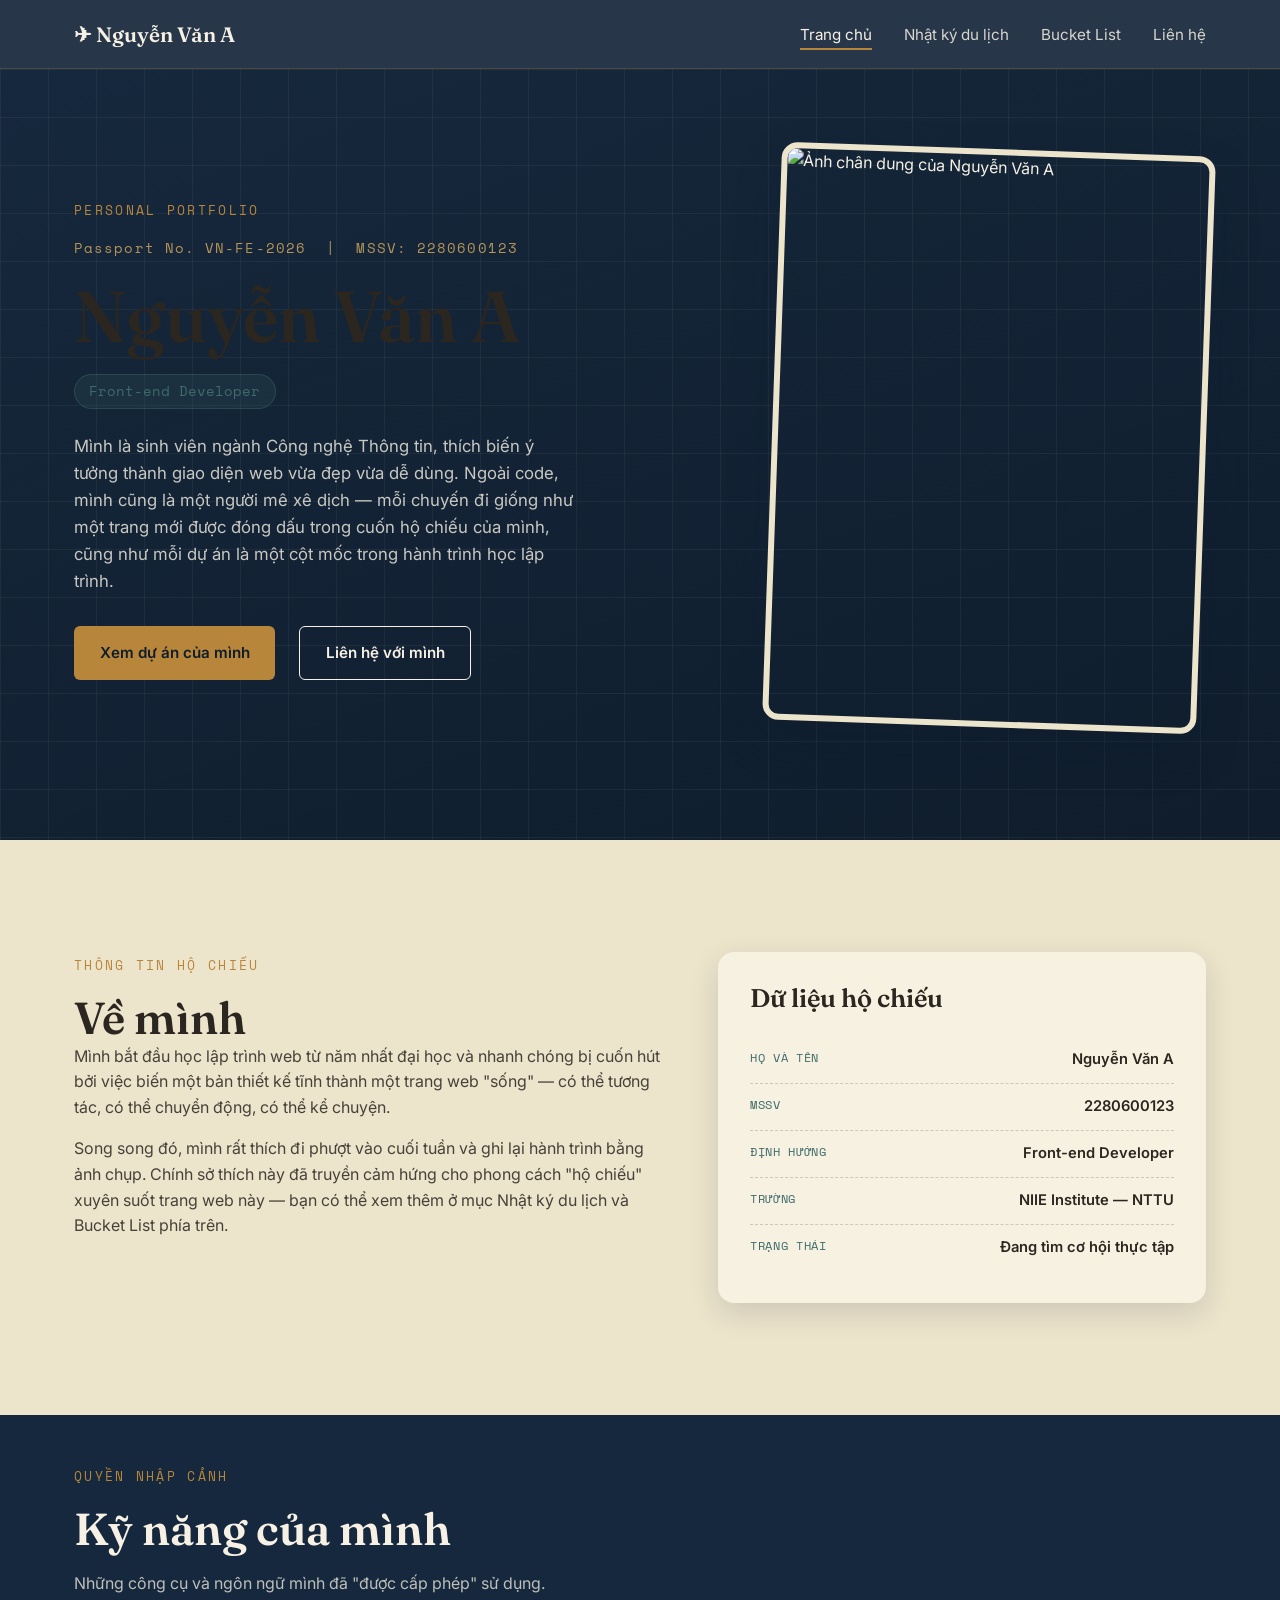
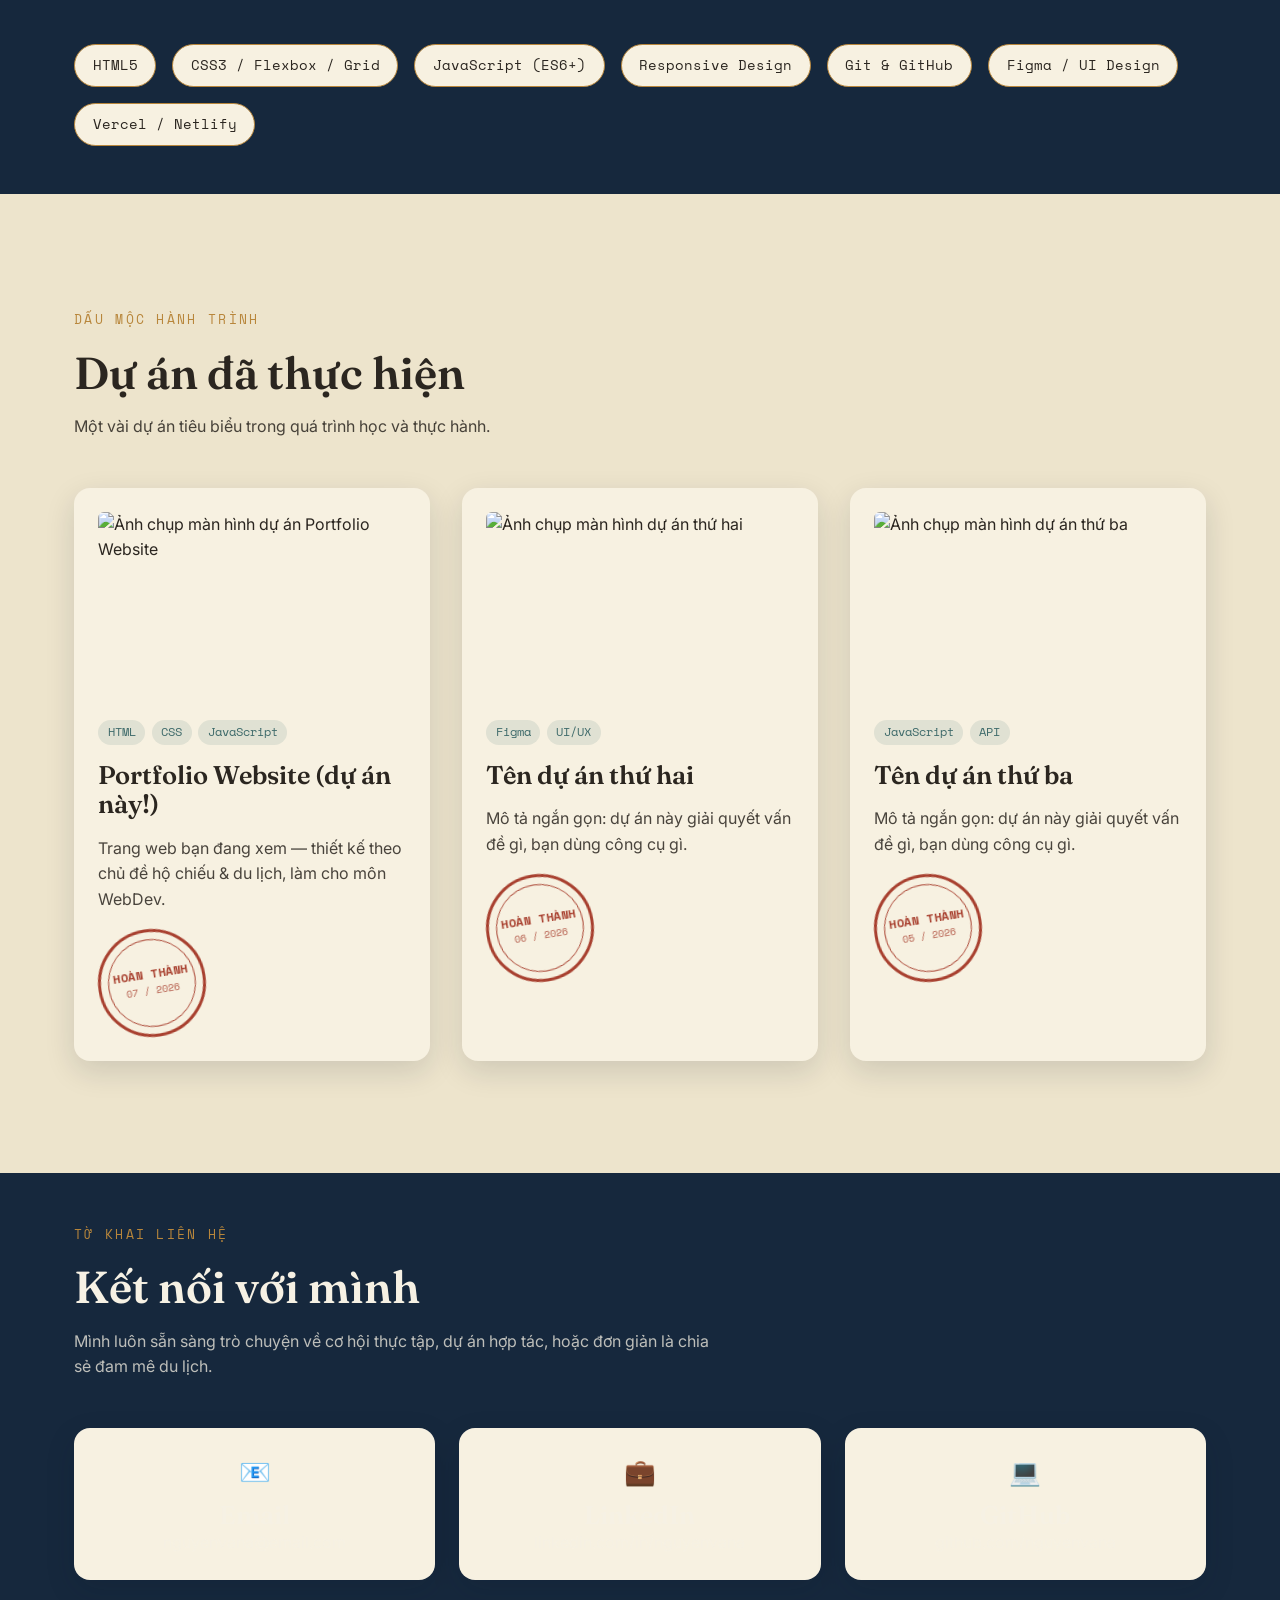
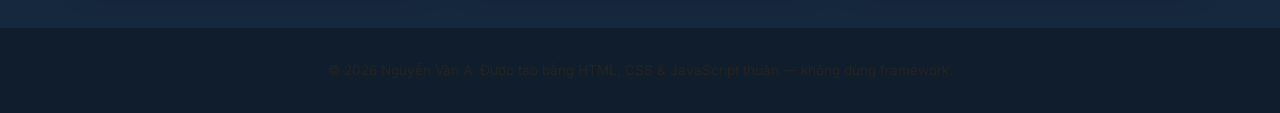
==== index.html @ 7300ffcb "Initial commit: cau truc project WebDev" ====
<!DOCTYPE html>
<html lang="vi">
<head>
  <meta charset="UTF-8" />
  <meta name="viewport" content="width=device-width, initial-scale=1.0" />
  <title>Nguyễn Văn A — Front-end Developer Portfolio</title>
  <meta name="description" content="Portfolio cá nhân của Nguyễn Văn A - Front-end Developer, lấy cảm hứng từ hộ chiếu và những chuyến đi." />

  <!-- Google Fonts: Fraunces (tiêu đề) + Inter (nội dung) + Space Mono (toạ độ/số liệu) -->
  <link rel="preconnect" href="https://fonts.googleapis.com" />
  <link rel="preconnect" href="https://fonts.gstatic.com" crossorigin />
  <link href="https://fonts.googleapis.com/css2?family=Fraunces:ital,wght@0,400;0,500;0,600;0,700;1,500&family=Inter:wght@400;500;600;700&family=Space+Mono:wght@400;700&display=swap" rel="stylesheet" />

  <!-- File CSS dùng chung cho cả 3 trang -->
  <link rel="stylesheet" href="css/style.css" />
</head>
<body>

  <!-- ============ HEADER / ĐIỀU HƯỚNG ============ -->
  <header class="site-header">
    <nav class="nav container">
      <a href="index.html" class="nav__brand">✈ Nguyễn Văn A</a>

      <!-- Nút hamburger, chỉ hiện trên mobile (xem CSS @media 768px) -->
      <button class="nav__toggle" aria-label="Mở menu điều hướng" aria-expanded="false">
        <span></span><span></span><span></span>
      </button>

      <ul class="nav__links">
        <li><a href="index.html" class="active">Trang chủ</a></li>
        <li><a href="travel-diary.html">Nhật ký du lịch</a></li>
        <li><a href="bucket-list.html">Bucket List</a></li>
        <li><a href="#contact">Liên hệ</a></li>
      </ul>
    </nav>
  </header>

  <main>
    <!-- ============ HERO — "TRANG BÌA HỘ CHIẾU" ============ -->
    <section class="hero">
      <div class="container">
        <div class="hero-text">
          <span class="eyebrow">Personal Portfolio</span>
          <p class="passport-id">Passport No. VN-FE-2026 &nbsp;|&nbsp; MSSV: 2280600123</p>
          <h1>Nguyễn Văn A</h1>
          <span class="role">Front-end Developer</span>
          <p class="lead">
            Mình là sinh viên ngành Công nghệ Thông tin, thích biến ý tưởng thành
            giao diện web vừa đẹp vừa dễ dùng. Ngoài code, mình cũng là một người
            mê xê dịch — mỗi chuyến đi giống như một trang mới được đóng dấu
            trong cuốn hộ chiếu của mình, cũng như mỗi dự án là một cột mốc
            trong hành trình học lập trình.
          </p>
          <div class="hero-actions">
            <a href="#projects" class="btn btn--primary">Xem dự án của mình</a>
            <a href="#contact" class="btn btn--outline">Liên hệ với mình</a>
          </div>
        </div>

        <!-- TODO: thay ảnh dưới đây bằng ảnh chân dung thật của bạn -->
        <div class="hero-photo-frame">
          <img src="https://picsum.photos/seed/profile01/500/650" alt="Ảnh chân dung của Nguyễn Văn A" />
        </div>
      </div>
    </section>

    <!-- ============ ABOUT — "THÔNG TIN HỘ CHIẾU" ============ -->
    <section class="section" id="about">
      <div class="container about-grid">
        <div class="reveal">
          <span class="eyebrow">Thông tin hộ chiếu</span>
          <h2>Về mình</h2>
          <p>
            Mình bắt đầu học lập trình web từ năm nhất đại học và nhanh chóng
            bị cuốn hút bởi việc biến một bản thiết kế tĩnh thành một trang web
            "sống" — có thể tương tác, có thể chuyển động, có thể kể chuyện.
          </p>
          <p>
            Song song đó, mình rất thích đi phượt vào cuối tuần và ghi lại
            hành trình bằng ảnh chụp. Chính sở thích này đã truyền cảm hứng
            cho phong cách "hộ chiếu" xuyên suốt trang web này — bạn có thể
            xem thêm ở mục Nhật ký du lịch và Bucket List phía trên.
          </p>
        </div>

        <div class="card passport-data reveal">
          <h3>Dữ liệu hộ chiếu</h3>
          <div class="data-row">
            <dt>Họ và tên</dt>
            <dd>Nguyễn Văn A</dd>
          </div>
          <div class="data-row">
            <dt>MSSV</dt>
            <dd>2280600123</dd>
          </div>
          <div class="data-row">
            <dt>Định hướng</dt>
            <dd>Front-end Developer</dd>
          </div>
          <div class="data-row">
            <dt>Trường</dt>
            <dd>NIIE Institute — NTTU</dd>
          </div>
          <div class="data-row">
            <dt>Trạng thái</dt>
            <dd>Đang tìm cơ hội thực tập</dd>
          </div>
        </div>
      </div>
    </section>

    <!-- ============ SKILLS — "QUYỀN NHẬP CẢNH" ============ -->
    <section class="section section--tight bg-navy" id="skills">
      <div class="container">
        <div class="section-head reveal">
          <span class="eyebrow">Quyền nhập cảnh</span>
          <h2>Kỹ năng của mình</h2>
          <p>Những công cụ và ngôn ngữ mình đã "được cấp phép" sử dụng.</p>
        </div>
        <div class="skills-grid reveal">
          <span class="skill-tag">HTML5</span>
          <span class="skill-tag">CSS3 / Flexbox / Grid</span>
          <span class="skill-tag">JavaScript (ES6+)</span>
          <span class="skill-tag">Responsive Design</span>
          <span class="skill-tag">Git &amp; GitHub</span>
          <span class="skill-tag">Figma / UI Design</span>
          <span class="skill-tag">Vercel / Netlify</span>
        </div>
      </div>
    </section>

    <!-- ============ PROJECTS — "CÁC DẤU MỘC HÀNH TRÌNH" ============ -->
    <section class="section" id="projects">
      <div class="container">
        <div class="section-head reveal">
          <span class="eyebrow">Dấu mộc hành trình</span>
          <h2>Dự án đã thực hiện</h2>
          <p>Một vài dự án tiêu biểu trong quá trình học và thực hành.</p>
        </div>

        <div class="projects-grid">
          <!-- Dự án 1 -->
          <article class="card project-card reveal">
            <div class="project-image">
              <img src="https://picsum.photos/seed/project01/600/400" alt="Ảnh chụp màn hình dự án Portfolio Website" />
            </div>
            <div class="tags">
              <span>HTML</span><span>CSS</span><span>JavaScript</span>
            </div>
            <h3>Portfolio Website (dự án này!)</h3>
            <p>Trang web bạn đang xem — thiết kế theo chủ đề hộ chiếu &amp; du lịch, làm cho môn WebDev.</p>
            <div class="stamp">
              <strong>Hoàn thành</strong>
              <span>07 / 2026</span>
            </div>
          </article>

          <!-- Dự án 2 — TODO: thay bằng dự án thật của bạn -->
          <article class="card project-card reveal">
            <div class="project-image">
              <img src="https://picsum.photos/seed/project02/600/400" alt="Ảnh chụp màn hình dự án thứ hai" />
            </div>
            <div class="tags">
              <span>Figma</span><span>UI/UX</span>
            </div>
            <h3>Tên dự án thứ hai</h3>
            <p>Mô tả ngắn gọn: dự án này giải quyết vấn đề gì, bạn dùng công cụ gì.</p>
            <div class="stamp">
              <strong>Hoàn thành</strong>
              <span>06 / 2026</span>
            </div>
          </article>

          <!-- Dự án 3 — TODO: thay bằng dự án thật của bạn -->
          <article class="card project-card reveal">
            <div class="project-image">
              <img src="https://picsum.photos/seed/project03/600/400" alt="Ảnh chụp màn hình dự án thứ ba" />
            </div>
            <div class="tags">
              <span>JavaScript</span><span>API</span>
            </div>
            <h3>Tên dự án thứ ba</h3>
            <p>Mô tả ngắn gọn: dự án này giải quyết vấn đề gì, bạn dùng công cụ gì.</p>
            <div class="stamp">
              <strong>Hoàn thành</strong>
              <span>05 / 2026</span>
            </div>
          </article>
        </div>
      </div>
    </section>

    <!-- ============ CONTACT — "TỜ KHAI NHẬP CẢNH" ============ -->
    <section class="section section--tight bg-navy" id="contact">
      <div class="container">
        <div class="section-head reveal">
          <span class="eyebrow">Tờ khai liên hệ</span>
          <h2>Kết nối với mình</h2>
          <p>Mình luôn sẵn sàng trò chuyện về cơ hội thực tập, dự án hợp tác, hoặc đơn giản là chia sẻ đam mê du lịch.</p>
        </div>

        <div class="contact-grid reveal">
          <div class="card contact-card">
            <div class="icon">📧</div>
            <h3>Email</h3>
            <p>nguyenvana@email.com</p>
          </div>
          <div class="card contact-card">
            <div class="icon">💼</div>
            <h3>LinkedIn</h3>
            <p>linkedin.com/in/nguyenvana</p>
          </div>
          <div class="card contact-card">
            <div class="icon">💻</div>
            <h3>GitHub</h3>
            <p>github.com/nguyenvana</p>
          </div>
        </div>
      </div>
    </section>
  </main>

  <!-- ============ FOOTER ============ -->
  <footer class="site-footer">
    <div class="container">
      <p>© 2026 Nguyễn Văn A. Được tạo bằng HTML, CSS &amp; JavaScript thuần — không dùng framework.</p>
    </div>
  </footer>

  <!-- File JS dùng chung cho cả 3 trang -->
  <script src="js/script.js"></script>
</body>
</html>
---- css/style.css ----
/* =====================================================================
   PORTFOLIO WEBSITE — STYLESHEET DÙNG CHUNG
   Chủ đề: "Passport" — Portfolio cá nhân lấy cảm hứng từ hộ chiếu
   và nhật ký du lịch. File này được cả 3 trang (index, travel-diary,
   bucket-list) cùng sử dụng để đảm bảo tính NHẤT QUÁN về thiết kế.
   ===================================================================== */

/* ---------------------------------------------------------------------
   1. CSS VARIABLES (Design Tokens)
   Khai báo biến màu/font/khoảng cách ở một chỗ duy nhất.
   Muốn đổi cả bộ nhận diện thương hiệu -> chỉ cần sửa ở đây.
--------------------------------------------------------------------- */
:root {
  /* Bảng màu: lấy cảm hứng từ bản đồ hàng hải cổ & con dấu hộ chiếu */
  --navy: #16283d;          /* nền tối chính: header, hero, footer */
  --navy-deep: #0f1d2c;     /* navy đậm hơn, dùng cho gradient/độ sâu */
  --parchment: #ede4cc;     /* nền sáng chính: như giấy bản đồ cũ */
  --parchment-light: #f7f1e1; /* nền card sáng hơn 1 chút */
  --brass: #b8863b;         /* vàng đồng la bàn: accent chính */
  --brass-light: #d1a75c;
  --teal: #3f6b6b;          /* xanh cảng biển: accent phụ, mát */
  --stamp-red: #a8402f;     /* đỏ dấu mộc hộ chiếu — dùng tiết chế */
  --ink: #2b2620;           /* màu chữ chính trên nền sáng */
  --ivory: #f6f1e4;         /* màu chữ trên nền tối */

  /* Font chữ — 3 vai trò rõ ràng */
  --font-display: "Fraunces", serif;   /* tiêu đề lớn, có cá tính */
  --font-body: "Inter", sans-serif;    /* đoạn văn, dễ đọc */
  --font-mono: "Space Mono", monospace; /* toạ độ, ngày tháng, số hiệu */

  /* Khoảng cách (spacing scale) — dùng nhất quán thay vì số tuỳ tiện */
  --space-1: 0.5rem;
  --space-2: 1rem;
  --space-3: 1.5rem;
  --space-4: 2rem;
  --space-5: 3rem;
  --space-6: 5rem;
  --space-7: 7rem;

  --radius-sm: 6px;
  --radius-md: 16px;
  --shadow-soft: 0 10px 30px rgba(15, 29, 44, 0.14);
  --shadow-hover: 0 20px 45px rgba(15, 29, 44, 0.22);
  --transition: 0.3s cubic-bezier(0.4, 0, 0.2, 1);
  --max-width: 1180px;
}

/* ---------------------------------------------------------------------
   2. RESET — xoá margin/padding mặc định của trình duyệt
--------------------------------------------------------------------- */
*,
*::before,
*::after {
  box-sizing: border-box;
  margin: 0;
  padding: 0;
}

html {
  scroll-behavior: smooth; /* cuộn mượt khi bấm link nội bộ (#contact...) */
}

body {
  font-family: var(--font-body);
  color: var(--ink);
  background: var(--parchment);
  line-height: 1.6;
  overflow-x: hidden;
}

img {
  max-width: 100%;
  display: block;
  border-radius: var(--radius-md);
}

a {
  text-decoration: none;
  color: inherit;
}

ul {
  list-style: none;
}

button {
  font: inherit;
  border: none;
  cursor: pointer;
  background: none;
}

/* ---------------------------------------------------------------------
   3. TYPOGRAPHY — dùng clamp() để chữ tự co giãn theo màn hình
   (không cần viết riêng @media chỉ để đổi font-size)
--------------------------------------------------------------------- */
h1, h2, h3, h4 {
  font-family: var(--font-display);
  color: var(--ink);
  line-height: 1.15;
  font-weight: 600;
}

h1 {
  font-size: clamp(2.4rem, 5vw + 1rem, 4.5rem);
}

h2 {
  font-size: clamp(1.8rem, 3vw + 1rem, 2.8rem);
}

h3 {
  font-size: clamp(1.2rem, 1.5vw + 0.8rem, 1.6rem);
}

p {
  color: var(--ink);
  opacity: 0.85;
}

.eyebrow {
  /* nhãn nhỏ phía trên tiêu đề, kiểu tem/nhãn hộ chiếu */
  display: inline-block;
  font-family: var(--font-mono);
  font-size: 0.8rem;
  letter-spacing: 0.18em;
  text-transform: uppercase;
  color: var(--brass);
  margin-bottom: var(--space-2);
}

/* ---------------------------------------------------------------------
   4. LAYOUT UTILITIES
--------------------------------------------------------------------- */
.container {
  max-width: var(--max-width);
  margin: 0 auto;
  padding: 0 1.5rem;
}

.section {
  padding: var(--space-7) 0;
}

.section--tight {
  padding: var(--space-5) 0;
}

.section-head {
  max-width: 640px;
  margin-bottom: var(--space-5);
}

.section-head p {
  margin-top: var(--space-2);
}

/* dùng cho nền tối xen kẽ nền sáng, tạo nhịp điệu cho trang */
.bg-navy {
  background: var(--navy);
  color: var(--ivory);
}
.bg-navy h1, .bg-navy h2, .bg-navy h3 { color: var(--ivory); }
.bg-navy p { color: var(--ivory); opacity: 0.75; }

/* ---------------------------------------------------------------------
   5. HEADER & NAVIGATION (dùng chung, có Mobile Menu)
--------------------------------------------------------------------- */
.site-header {
  position: sticky;
  top: 0;
  z-index: 100;
  background: rgba(22, 40, 61, 0.92);
  backdrop-filter: blur(10px);
  border-bottom: 1px solid rgba(184, 134, 59, 0.25);
  transition: box-shadow var(--transition);
}

.site-header.is-scrolled {
  box-shadow: var(--shadow-soft);
}

.nav {
  display: flex;
  align-items: center;
  justify-content: space-between;
  padding: 1.1rem 1.5rem;
}

.nav__brand {
  font-family: var(--font-display);
  font-size: 1.3rem;
  font-weight: 600;
  color: var(--ivory);
  display: flex;
  align-items: center;
  gap: 0.5rem;
}

.nav__links {
  display: flex;
  align-items: center;
  gap: var(--space-4);
}

.nav__links a {
  color: var(--ivory);
  font-size: 0.95rem;
  position: relative;
  padding: 0.3rem 0;
  opacity: 0.85;
  transition: opacity var(--transition);
}

/* hiệu ứng hover: gạch chân "vẽ" dần từ trái sang phải */
.nav__links a::after {
  content: "";
  position: absolute;
  left: 0;
  bottom: -2px;
  width: 0%;
  height: 2px;
  background: var(--brass);
  transition: width var(--transition);
}

.nav__links a:hover,
.nav__links a.active {
  opacity: 1;
}

.nav__links a:hover::after,
.nav__links a.active::after {
  width: 100%;
}

/* Nút hamburger — ẩn trên desktop, hiện trên mobile */
.nav__toggle {
  display: none;
  flex-direction: column;
  gap: 5px;
  width: 28px;
  z-index: 110;
}

.nav__toggle span {
  display: block;
  height: 2px;
  background: var(--ivory);
  border-radius: 2px;
  transition: var(--transition);
}

/* Khi menu mobile đang mở: biến hamburger thành dấu X */
.nav__toggle.is-active span:nth-child(1) {
  transform: translateY(7px) rotate(45deg);
}
.nav__toggle.is-active span:nth-child(2) {
  opacity: 0;
}
.nav__toggle.is-active span:nth-child(3) {
  transform: translateY(-7px) rotate(-45deg);
}

/* ---------------------------------------------------------------------
   6. HERO — mỗi trang có 1 kiểu hero riêng nhưng cùng "giọng" thiết kế
--------------------------------------------------------------------- */
.hero {
  background: linear-gradient(160deg, var(--navy) 0%, var(--navy-deep) 100%);
  color: var(--ivory);
  padding: var(--space-6) 0 var(--space-7);
  position: relative;
  overflow: hidden;
}

/* hoạ tiết đường kẻ mờ phía sau, gợi lưới toạ độ bản đồ */
.hero::before {
  content: "";
  position: absolute;
  inset: 0;
  background-image:
    linear-gradient(rgba(246, 241, 228, 0.05) 1px, transparent 1px),
    linear-gradient(90deg, rgba(246, 241, 228, 0.05) 1px, transparent 1px);
  background-size: 48px 48px;
  pointer-events: none;
}

.hero .container {
  position: relative;
  display: grid;
  grid-template-columns: 1.2fr 0.8fr;
  gap: var(--space-5);
  align-items: center;
}

.hero-photo-frame {
  aspect-ratio: 3 / 4;
  border: 6px solid var(--parchment);
  border-radius: var(--radius-md);
  overflow: hidden;
  box-shadow: var(--shadow-hover);
  transform: rotate(2deg);
  transition: transform var(--transition);
}

.hero-photo-frame:hover {
  transform: rotate(0deg) scale(1.02);
}

.hero-photo-frame img {
  border-radius: 0;
  width: 100%;
  height: 100%;
  object-fit: cover;
}

.passport-id {
  font-family: var(--font-mono);
  font-size: 0.85rem;
  letter-spacing: 0.08em;
  color: var(--brass-light);
  margin-bottom: var(--space-2);
}

.hero h1 {
  margin-bottom: var(--space-2);
}

.hero .role {
  font-family: var(--font-mono);
  color: var(--teal);
  background: rgba(63, 107, 107, 0.18);
  display: inline-block;
  padding: 0.35rem 0.9rem;
  border-radius: 999px;
  font-size: 0.85rem;
  margin-bottom: var(--space-3);
  border: 1px solid rgba(63, 107, 107, 0.4);
}

.hero p.lead {
  max-width: 46ch;
  font-size: 1.05rem;
  margin-bottom: var(--space-4);
  color: var(--ivory);
  opacity: 0.8;
}

.hero-actions {
  display: flex;
  gap: var(--space-3);
  flex-wrap: wrap;
}

/* Hero rút gọn cho Trang 2 / Trang 3 */
.page-hero {
  background: linear-gradient(160deg, var(--navy) 0%, var(--navy-deep) 100%);
  color: var(--ivory);
  padding: var(--space-6) 0 var(--space-5);
  text-align: center;
}

.page-hero p {
  max-width: 56ch;
  margin: var(--space-2) auto 0;
  color: var(--ivory);
  opacity: 0.8;
}

/* ---------------------------------------------------------------------
   7. BUTTONS
--------------------------------------------------------------------- */
.btn {
  display: inline-flex;
  align-items: center;
  gap: 0.5rem;
  padding: 0.85rem 1.6rem;
  border-radius: var(--radius-sm);
  font-weight: 600;
  font-size: 0.95rem;
  transition: var(--transition);
}

.btn--primary {
  background: var(--brass);
  color: var(--navy-deep);
}

.btn--primary:hover {
  background: var(--brass-light);
  transform: translateY(-2px);
  box-shadow: var(--shadow-soft);
}

.btn--outline {
  border: 1.5px solid var(--ivory);
  color: var(--ivory);
}

.btn--outline:hover {
  background: var(--ivory);
  color: var(--navy);
}

.btn--small {
  padding: 0.55rem 1rem;
  font-size: 0.82rem;
  border: 1.5px solid var(--teal);
  color: var(--teal);
  border-radius: var(--radius-sm);
  width: 100%;
  justify-content: center;
}

.btn--small:hover {
  background: var(--teal);
  color: var(--ivory);
}

/* ---------------------------------------------------------------------
   8. STAMP COMPONENT — YẾU TỐ NHẬN DIỆN XUYÊN SUỐT 3 TRANG
   Mô phỏng con dấu nhập cảnh trên hộ chiếu. Dùng cho: dự án (Trang 1),
   địa điểm đã đến (Trang 2 - viền liền), địa điểm muốn đến
   (Trang 3 - viền đứt nét, nghĩa là "chưa được đóng dấu").
--------------------------------------------------------------------- */
.stamp {
  --stamp-color: var(--stamp-red);
  width: 108px;
  height: 108px;
  border-radius: 50%;
  border: 3px solid var(--stamp-color);
  display: flex;
  flex-direction: column;
  align-items: center;
  justify-content: center;
  text-align: center;
  color: var(--stamp-color);
  font-family: var(--font-mono);
  transform: rotate(-9deg);
  position: relative;
  flex-shrink: 0;
  transition: transform var(--transition);
}

.stamp::before {
  content: "";
  position: absolute;
  inset: 7px;
  border: 1px solid var(--stamp-color);
  border-radius: 50%;
}

.stamp strong {
  font-size: 0.72rem;
  letter-spacing: 0.05em;
  text-transform: uppercase;
  line-height: 1.2;
}

.stamp span {
  font-size: 0.62rem;
  opacity: 0.85;
  margin-top: 2px;
}

/* Trạng thái "chưa đến" — dùng ở Trang 3 (Bucket List) */
.stamp--pending {
  --stamp-color: var(--teal);
  border-style: dashed;
  opacity: 0.75;
}
.stamp--pending::before {
  border-style: dashed;
}

/* ---------------------------------------------------------------------
   8b. ABOUT SECTION — layout 2 cột + "bảng dữ liệu hộ chiếu"
--------------------------------------------------------------------- */
.about-grid {
  display: grid;
  grid-template-columns: 1.1fr 0.9fr;
  gap: var(--space-5);
  align-items: start;
}

.about-grid p + p {
  margin-top: var(--space-2);
}

.passport-data {
  padding: var(--space-4);
}

.passport-data h3 {
  margin-bottom: var(--space-3);
}

.passport-data .data-row {
  display: flex;
  justify-content: space-between;
  gap: var(--space-2);
  padding: 0.7rem 0;
  border-bottom: 1px dashed rgba(43, 38, 32, 0.2);
  font-size: 0.92rem;
}

.passport-data .data-row:last-child {
  border-bottom: none;
}

.passport-data dt {
  font-family: var(--font-mono);
  font-size: 0.78rem;
  text-transform: uppercase;
  letter-spacing: 0.05em;
  color: var(--teal);
}

.passport-data dd {
  font-weight: 600;
  text-align: right;
}

@media (max-width: 900px) {
  .about-grid {
    grid-template-columns: 1fr;
  }
}

/* ---------------------------------------------------------------------
   9. CARDS DÙNG CHUNG
--------------------------------------------------------------------- */
.card {
  background: var(--parchment-light);
  border-radius: var(--radius-md);
  box-shadow: var(--shadow-soft);
  transition: var(--transition);
}

.card:hover {
  transform: translateY(-6px);
  box-shadow: var(--shadow-hover);
}

/* --- Skills (Trang 1) --- */
.skills-grid {
  display: flex;
  flex-wrap: wrap;
  gap: var(--space-2);
}

.skill-tag {
  font-family: var(--font-mono);
  font-size: 0.85rem;
  padding: 0.6rem 1.1rem;
  border: 1.5px solid var(--brass);
  border-radius: 999px;
  color: var(--ink);
  background: var(--parchment-light);
  transition: var(--transition);
}

.skill-tag:hover {
  background: var(--brass);
  color: var(--ivory);
  transform: translateY(-3px);
}

/* --- Projects (Trang 1) --- */
.projects-grid {
  display: grid;
  grid-template-columns: repeat(auto-fit, minmax(300px, 1fr));
  gap: var(--space-4);
}

.project-card {
  padding: var(--space-3);
  display: flex;
  flex-direction: column;
  gap: var(--space-2);
}

.project-card .project-image {
  border-radius: var(--radius-sm);
  overflow: hidden;
  aspect-ratio: 16/10;
}

.project-card .project-image img {
  width: 100%;
  height: 100%;
  object-fit: cover;
  border-radius: 0;
  transition: transform 0.5s ease;
}

.project-card:hover .project-image img {
  transform: scale(1.06);
}

.project-card .tags {
  display: flex;
  gap: 0.4rem;
  flex-wrap: wrap;
}

.project-card .tags span {
  font-size: 0.72rem;
  font-family: var(--font-mono);
  color: var(--teal);
  background: rgba(63, 107, 107, 0.12);
  padding: 0.2rem 0.6rem;
  border-radius: 999px;
}

/* --- Diary / Bucket cards (Trang 2 & 3) --- */
.entry-grid {
  display: grid;
  grid-template-columns: repeat(auto-fit, minmax(280px, 1fr));
  gap: var(--space-4);
}

.entry-card {
  overflow: hidden;
  display: flex;
  flex-direction: column;
}

.entry-card .entry-image {
  aspect-ratio: 4/3;
  overflow: hidden;
  position: relative;
}

.entry-card .entry-image img {
  width: 100%;
  height: 100%;
  object-fit: cover;
  border-radius: 0;
  transition: transform 0.5s ease;
}

.entry-card:hover .entry-image img {
  transform: scale(1.08);
}

/* thẻ toạ độ nổi trên ảnh */
.entry-coords {
  position: absolute;
  bottom: var(--space-2);
  left: var(--space-2);
  background: rgba(15, 29, 44, 0.75);
  color: var(--ivory);
  font-family: var(--font-mono);
  font-size: 0.7rem;
  padding: 0.3rem 0.7rem;
  border-radius: 999px;
  backdrop-filter: blur(4px);
}

.entry-body {
  padding: var(--space-3);
  display: flex;
  gap: var(--space-3);
  align-items: flex-start;
}

.entry-body .entry-text {
  flex: 1;
}

.entry-body .entry-date {
  font-family: var(--font-mono);
  font-size: 0.75rem;
  color: var(--teal);
  display: block;
  margin-bottom: 0.3rem;
}

.entry-body h3 {
  margin-bottom: 0.4rem;
}

.entry-body p {
  font-size: 0.92rem;
}

/* Ảnh của địa điểm CHƯA đến (Trang 3) — làm nhạt màu nhẹ để tạo cảm giác
   "còn là mơ ước", khác với ảnh đầy màu ở Trang 2 (đã thực sự đến) */
.entry-card--pending .entry-image img {
  filter: saturate(0.55) brightness(0.95);
  transition: filter 0.5s ease, transform 0.5s ease;
}

.entry-card--pending:hover .entry-image img {
  filter: saturate(0.8) brightness(1);
}

.entry-action {
  padding: 0 var(--space-3) var(--space-3);
}

/* khi bucket-list item được "đóng dấu" qua JS (tương tác) */
.entry-card.is-checked .stamp--pending {
  --stamp-color: var(--stamp-red);
  border-style: solid;
  opacity: 1;
}
.entry-card.is-checked .stamp--pending::before {
  border-style: solid;
}

/* ---------------------------------------------------------------------
   10. CONTACT / FOOTER
--------------------------------------------------------------------- */
.contact-grid {
  display: grid;
  grid-template-columns: repeat(auto-fit, minmax(220px, 1fr));
  gap: var(--space-3);
}

.contact-card {
  padding: var(--space-3);
  text-align: center;
}

.contact-card .icon {
  font-size: 1.6rem;
  margin-bottom: var(--space-1);
}

.site-footer {
  background: var(--navy-deep);
  color: var(--ivory);
  padding: var(--space-4) 0;
  text-align: center;
  font-size: 0.85rem;
}

.site-footer a {
  color: var(--brass-light);
}

/* ---------------------------------------------------------------------
   11. SCROLL-REVEAL ANIMATION (điều khiển bằng JS IntersectionObserver)
--------------------------------------------------------------------- */
.reveal {
  opacity: 0;
  transform: translateY(28px);
  transition: opacity 0.7s ease, transform 0.7s ease;
}

.reveal.is-visible {
  opacity: 1;
  transform: translateY(0);
}

/* stagger nhẹ cho các item trong grid */
.reveal:nth-child(2) { transition-delay: 0.08s; }
.reveal:nth-child(3) { transition-delay: 0.16s; }
.reveal:nth-child(4) { transition-delay: 0.24s; }
.reveal:nth-child(5) { transition-delay: 0.32s; }
.reveal:nth-child(6) { transition-delay: 0.4s; }

@keyframes floatIn {
  from { opacity: 0; transform: translateY(16px) rotate(-9deg) scale(0.9); }
  to { opacity: 1; transform: translateY(0) rotate(-9deg) scale(1); }
}

.hero .stamp,
.project-card .stamp,
.entry-body .stamp {
  animation: floatIn 0.6s ease both;
}

/* ---------------------------------------------------------------------
   12. RESPONSIVE — Tablet & Mobile
--------------------------------------------------------------------- */
@media (max-width: 900px) {
  .hero .container {
    grid-template-columns: 1fr;
  }
  .hero-photo-frame {
    max-width: 320px;
    margin: 0 auto;
    order: -1;
  }
}

@media (max-width: 768px) {
  .nav__toggle {
    display: flex;
  }

  .nav__links {
    position: fixed;
    inset: 0 0 0 30%;
    flex-direction: column;
    justify-content: center;
    align-items: flex-start;
    gap: var(--space-4);
    padding: var(--space-4);
    background: var(--navy-deep);
    transform: translateX(100%);
    transition: transform var(--transition);
  }

  .nav__links.is-open {
    transform: translateX(0);
  }

  .section {
    padding: var(--space-6) 0;
  }

  .entry-body {
    flex-direction: column;
  }
}

@media (max-width: 480px) {
  .container {
    padding: 0 1.1rem;
  }
  .hero {
    padding: var(--space-5) 0 var(--space-6);
  }
  .stamp {
    width: 88px;
    height: 88px;
  }
  .stamp strong { font-size: 0.62rem; }
}

/* ---------------------------------------------------------------------
   13. ACCESSIBILITY
--------------------------------------------------------------------- */
:focus-visible {
  outline: 3px solid var(--brass);
  outline-offset: 3px;
}

@media (prefers-reduced-motion: reduce) {
  * {
    animation-duration: 0.01ms !important;
    transition-duration: 0.01ms !important;
  }
}
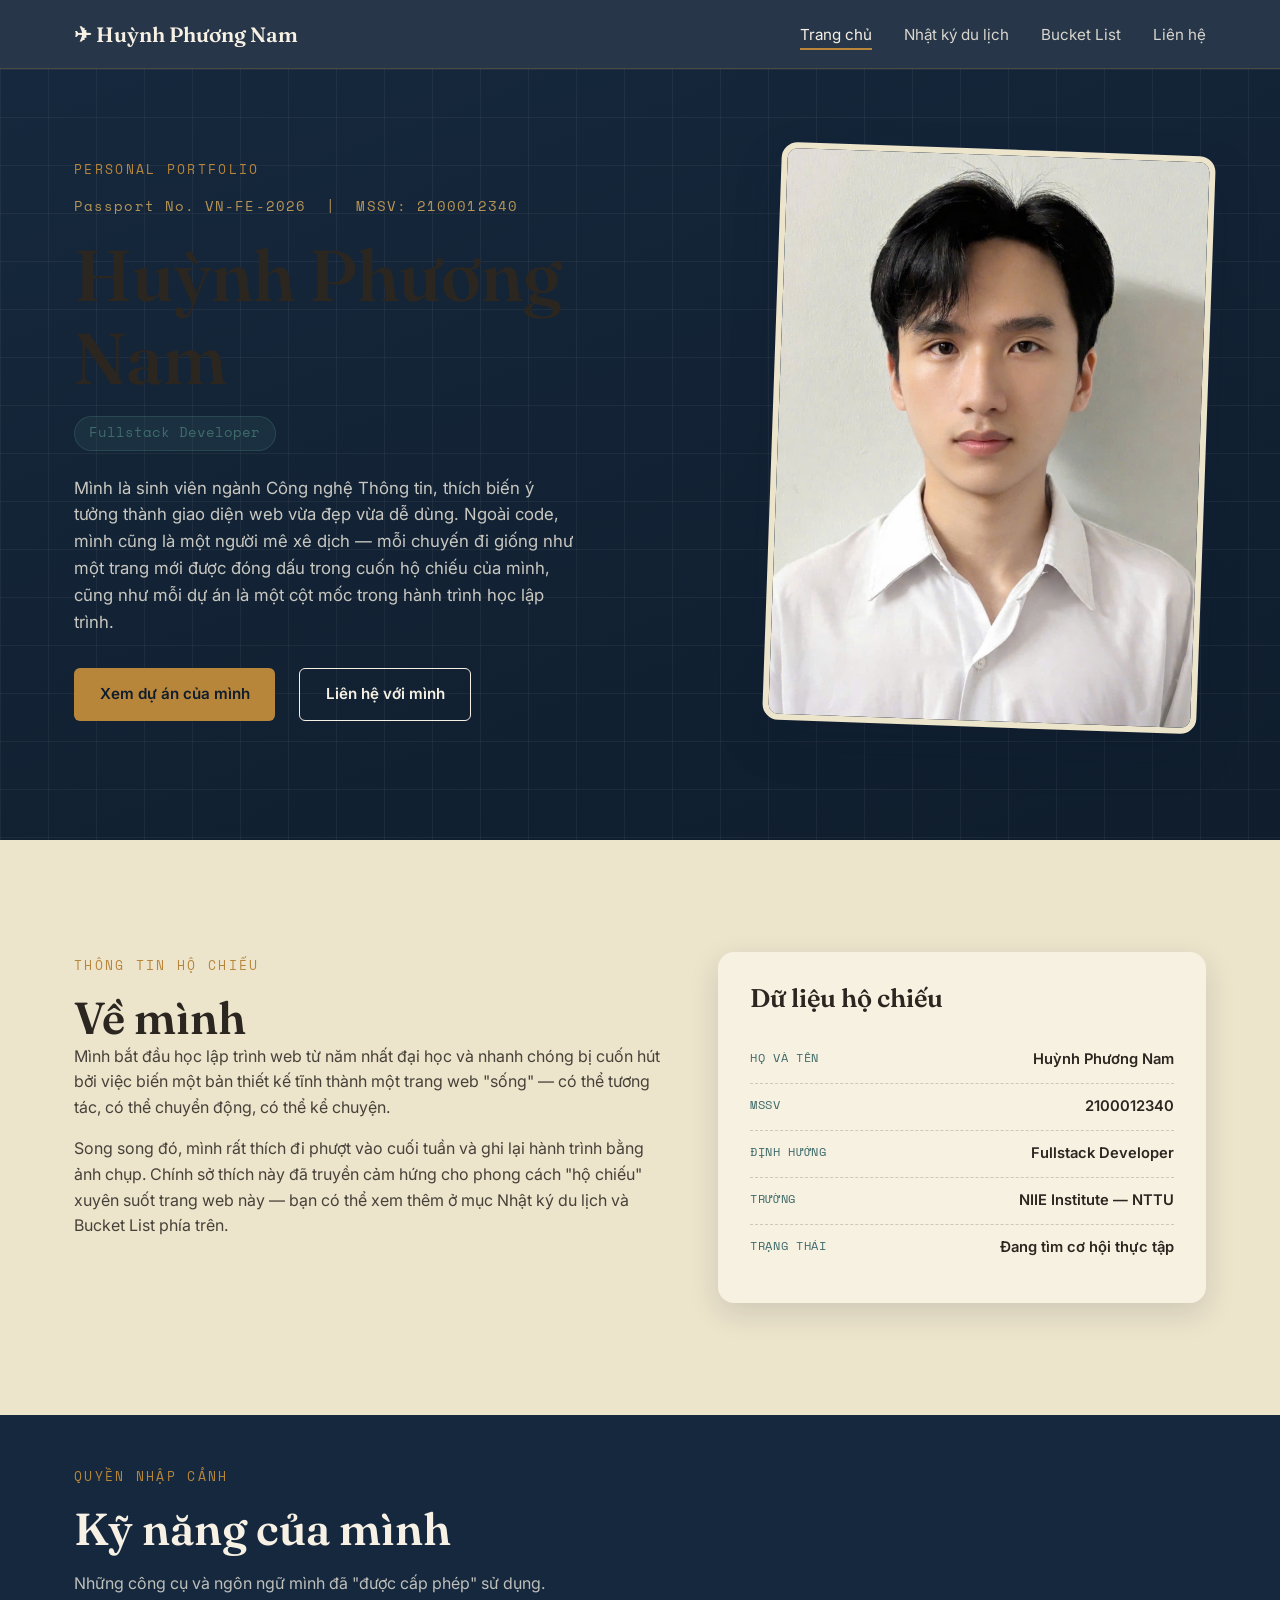
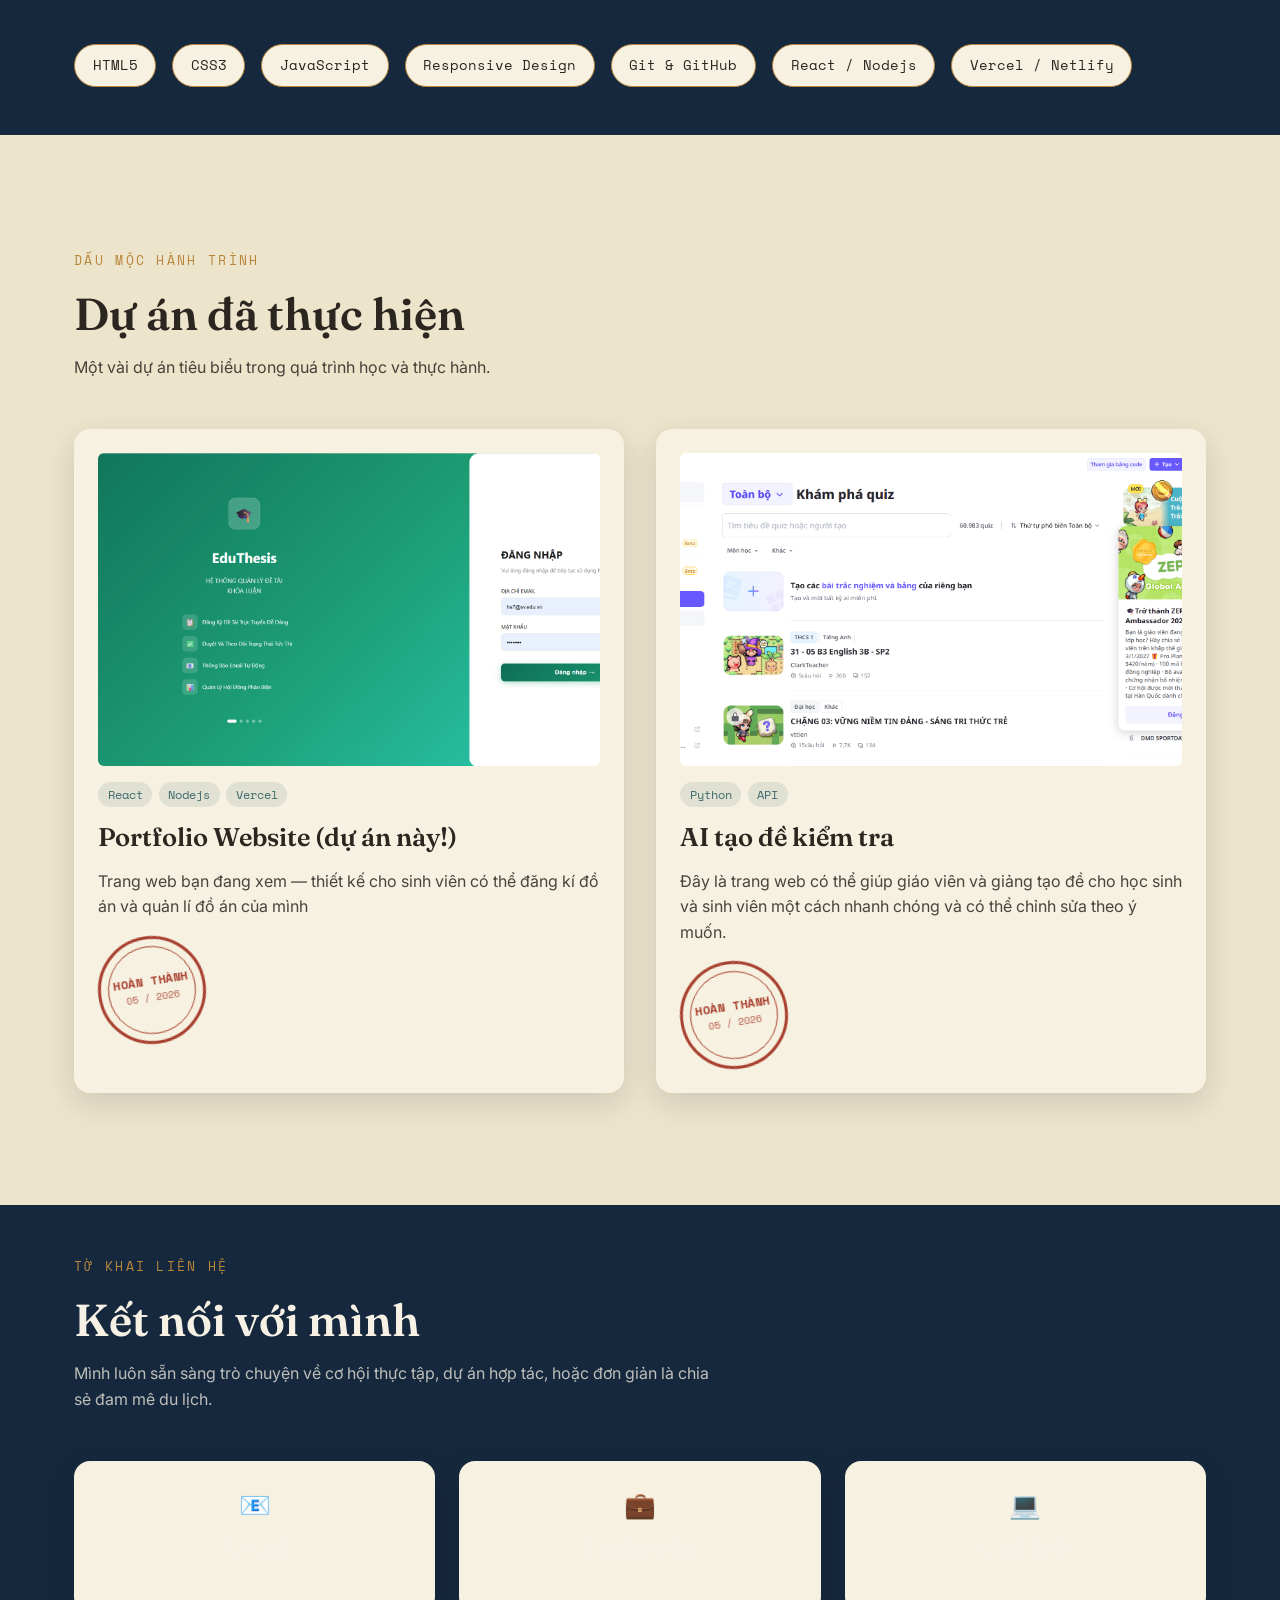
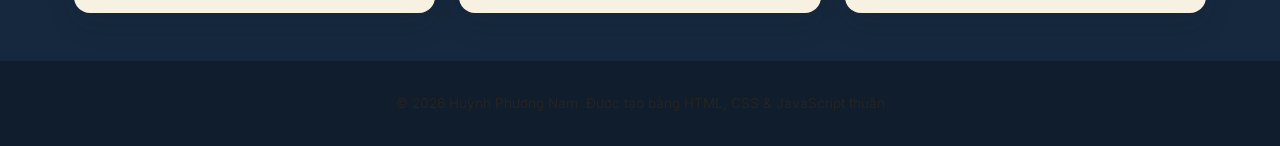
==== commit 937202bb: "cap nhat index" ====
--- a/index.html
+++ b/index.html
@@ -3,7 +3,7 @@
 <head>
   <meta charset="UTF-8" />
   <meta name="viewport" content="width=device-width, initial-scale=1.0" />
-  <title>Nguyễn Văn A — Front-end Developer Portfolio</title>
+  <title>Developer Portfolio</title>
   <meta name="description" content="Portfolio cá nhân của Nguyễn Văn A - Front-end Developer, lấy cảm hứng từ hộ chiếu và những chuyến đi." />
 
   <!-- Google Fonts: Fraunces (tiêu đề) + Inter (nội dung) + Space Mono (toạ độ/số liệu) -->
@@ -19,7 +19,7 @@
   <!-- ============ HEADER / ĐIỀU HƯỚNG ============ -->
   <header class="site-header">
     <nav class="nav container">
-      <a href="index.html" class="nav__brand">✈ Nguyễn Văn A</a>
+      <a href="index.html" class="nav__brand">✈ Huỳnh Phương Nam</a>
 
       <!-- Nút hamburger, chỉ hiện trên mobile (xem CSS @media 768px) -->
       <button class="nav__toggle" aria-label="Mở menu điều hướng" aria-expanded="false">
@@ -41,9 +41,9 @@
       <div class="container">
         <div class="hero-text">
           <span class="eyebrow">Personal Portfolio</span>
-          <p class="passport-id">Passport No. VN-FE-2026 &nbsp;|&nbsp; MSSV: 2280600123</p>
-          <h1>Nguyễn Văn A</h1>
-          <span class="role">Front-end Developer</span>
+          <p class="passport-id">Passport No. VN-FE-2026 &nbsp;|&nbsp; MSSV: 2100012340</p>
+          <h1>Huỳnh Phương Nam</h1>
+          <span class="role">Fullstack Developer</span>
           <p class="lead">
             Mình là sinh viên ngành Công nghệ Thông tin, thích biến ý tưởng thành
             giao diện web vừa đẹp vừa dễ dùng. Ngoài code, mình cũng là một người
@@ -59,7 +59,7 @@
 
         <!-- TODO: thay ảnh dưới đây bằng ảnh chân dung thật của bạn -->
         <div class="hero-photo-frame">
-          <img src="https://picsum.photos/seed/profile01/500/650" alt="Ảnh chân dung của Nguyễn Văn A" />
+          <img src="photo/chandung.jpg" alt="Ảnh chân dung của Huỳnh Phương Nam" />
         </div>
       </div>
     </section>
@@ -87,15 +87,15 @@
           <h3>Dữ liệu hộ chiếu</h3>
           <div class="data-row">
             <dt>Họ và tên</dt>
-            <dd>Nguyễn Văn A</dd>
+            <dd>Huỳnh Phương Nam</dd>
           </div>
           <div class="data-row">
             <dt>MSSV</dt>
-            <dd>2280600123</dd>
+            <dd>2100012340</dd>
           </div>
           <div class="data-row">
             <dt>Định hướng</dt>
-            <dd>Front-end Developer</dd>
+            <dd>Fullstack Developer</dd>
           </div>
           <div class="data-row">
             <dt>Trường</dt>
@@ -119,11 +119,11 @@
         </div>
         <div class="skills-grid reveal">
           <span class="skill-tag">HTML5</span>
-          <span class="skill-tag">CSS3 / Flexbox / Grid</span>
-          <span class="skill-tag">JavaScript (ES6+)</span>
+          <span class="skill-tag">CSS3 </span>
+          <span class="skill-tag">JavaScript</span>
           <span class="skill-tag">Responsive Design</span>
           <span class="skill-tag">Git &amp; GitHub</span>
-          <span class="skill-tag">Figma / UI Design</span>
+          <span class="skill-tag">React / Nodejs </span>
           <span class="skill-tag">Vercel / Netlify</span>
         </div>
       </div>
@@ -142,45 +142,29 @@
           <!-- Dự án 1 -->
           <article class="card project-card reveal">
             <div class="project-image">
-              <img src="https://picsum.photos/seed/project01/600/400" alt="Ảnh chụp màn hình dự án Portfolio Website" />
+              <img src="photo/webdoan.png" alt="Ảnh chụp màn hình dự án " />
             </div>
             <div class="tags">
-              <span>HTML</span><span>CSS</span><span>JavaScript</span>
+              <span>React</span><span>Nodejs</span><span>Vercel</span>
             </div>
             <h3>Portfolio Website (dự án này!)</h3>
-            <p>Trang web bạn đang xem — thiết kế theo chủ đề hộ chiếu &amp; du lịch, làm cho môn WebDev.</p>
+            <p>Trang web bạn đang xem — thiết kế cho sinh viên có thể đăng kí đồ án và quản lí đồ án của mình</p>
             <div class="stamp">
               <strong>Hoàn thành</strong>
-              <span>07 / 2026</span>
+              <span>05 / 2026</span>
             </div>
           </article>
 
           <!-- Dự án 2 — TODO: thay bằng dự án thật của bạn -->
           <article class="card project-card reveal">
             <div class="project-image">
-              <img src="https://picsum.photos/seed/project02/600/400" alt="Ảnh chụp màn hình dự án thứ hai" />
+              <img src="photo/webai.png" alt="Ảnh chụp màn hình dự án thứ hai" />
             </div>
             <div class="tags">
-              <span>Figma</span><span>UI/UX</span>
-            </div>
-            <h3>Tên dự án thứ hai</h3>
-            <p>Mô tả ngắn gọn: dự án này giải quyết vấn đề gì, bạn dùng công cụ gì.</p>
-            <div class="stamp">
-              <strong>Hoàn thành</strong>
-              <span>06 / 2026</span>
-            </div>
-          </article>
-
-          <!-- Dự án 3 — TODO: thay bằng dự án thật của bạn -->
-          <article class="card project-card reveal">
-            <div class="project-image">
-              <img src="https://picsum.photos/seed/project03/600/400" alt="Ảnh chụp màn hình dự án thứ ba" />
-            </div>
-            <div class="tags">
-              <span>JavaScript</span><span>API</span>
-            </div>
-            <h3>Tên dự án thứ ba</h3>
-            <p>Mô tả ngắn gọn: dự án này giải quyết vấn đề gì, bạn dùng công cụ gì.</p>
+              <span>Python</span><span>API</span>
+            </div>
+            <h3>AI tạo đề kiểm tra</h3>
+            <p>Đây là trang web có thể giúp giáo viên và giảng tạo đề cho học sinh và sinh viên một cách nhanh chóng và có thể chỉnh sửa theo ý muốn.</p>
             <div class="stamp">
               <strong>Hoàn thành</strong>
               <span>05 / 2026</span>
@@ -203,17 +187,17 @@
           <div class="card contact-card">
             <div class="icon">📧</div>
             <h3>Email</h3>
-            <p>nguyenvana@email.com</p>
+            <p>huynhphuongnam722@gmail.com</p>
           </div>
           <div class="card contact-card">
             <div class="icon">💼</div>
             <h3>LinkedIn</h3>
-            <p>linkedin.com/in/nguyenvana</p>
+            <p>linkedin.com/in/huynhphuongnam744</p>
           </div>
           <div class="card contact-card">
             <div class="icon">💻</div>
             <h3>GitHub</h3>
-            <p>github.com/nguyenvana</p>
+            <p>github.com/PhuongNam20102003</p>
           </div>
         </div>
       </div>
@@ -223,7 +207,7 @@
   <!-- ============ FOOTER ============ -->
   <footer class="site-footer">
     <div class="container">
-      <p>© 2026 Nguyễn Văn A. Được tạo bằng HTML, CSS &amp; JavaScript thuần — không dùng framework.</p>
+      <p>© 2026 Huỳnh Phương Nam .Được tạo bằng HTML, CSS &amp; JavaScript thuần </p>
     </div>
   </footer>
 
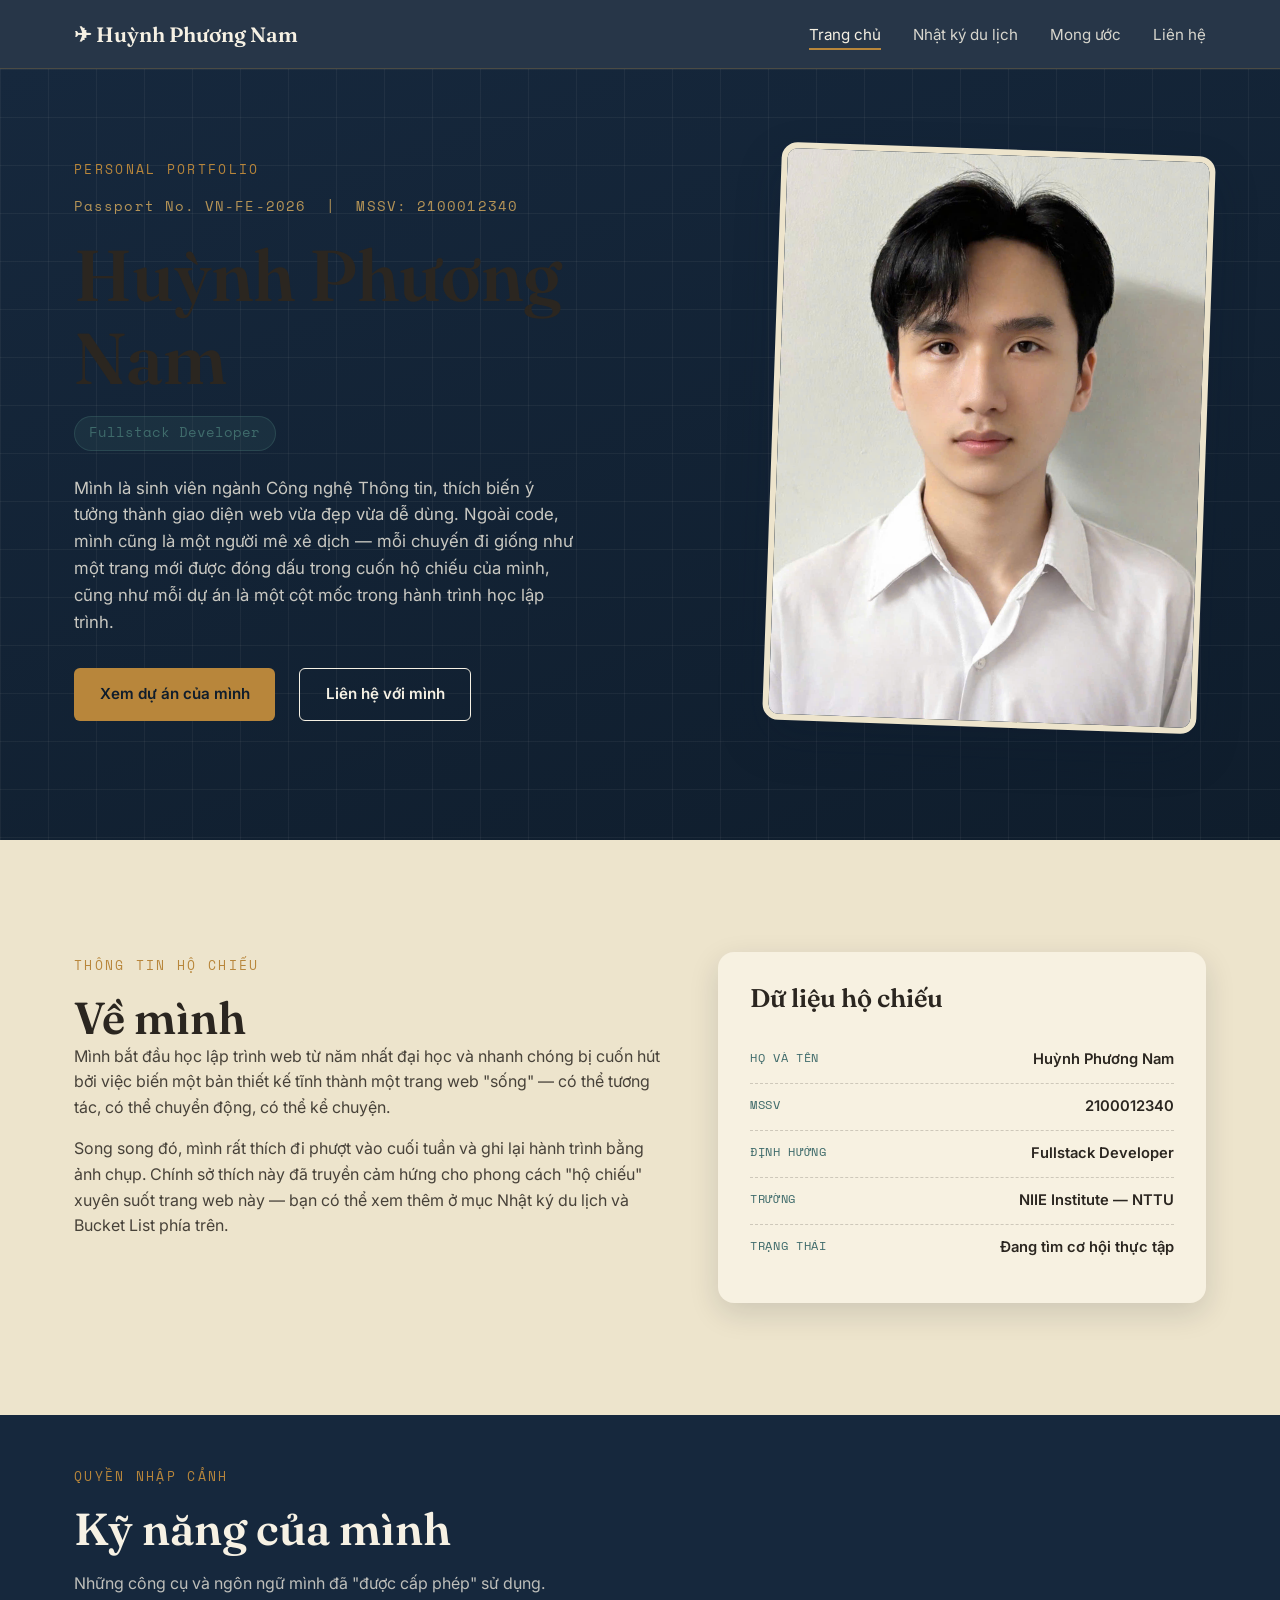
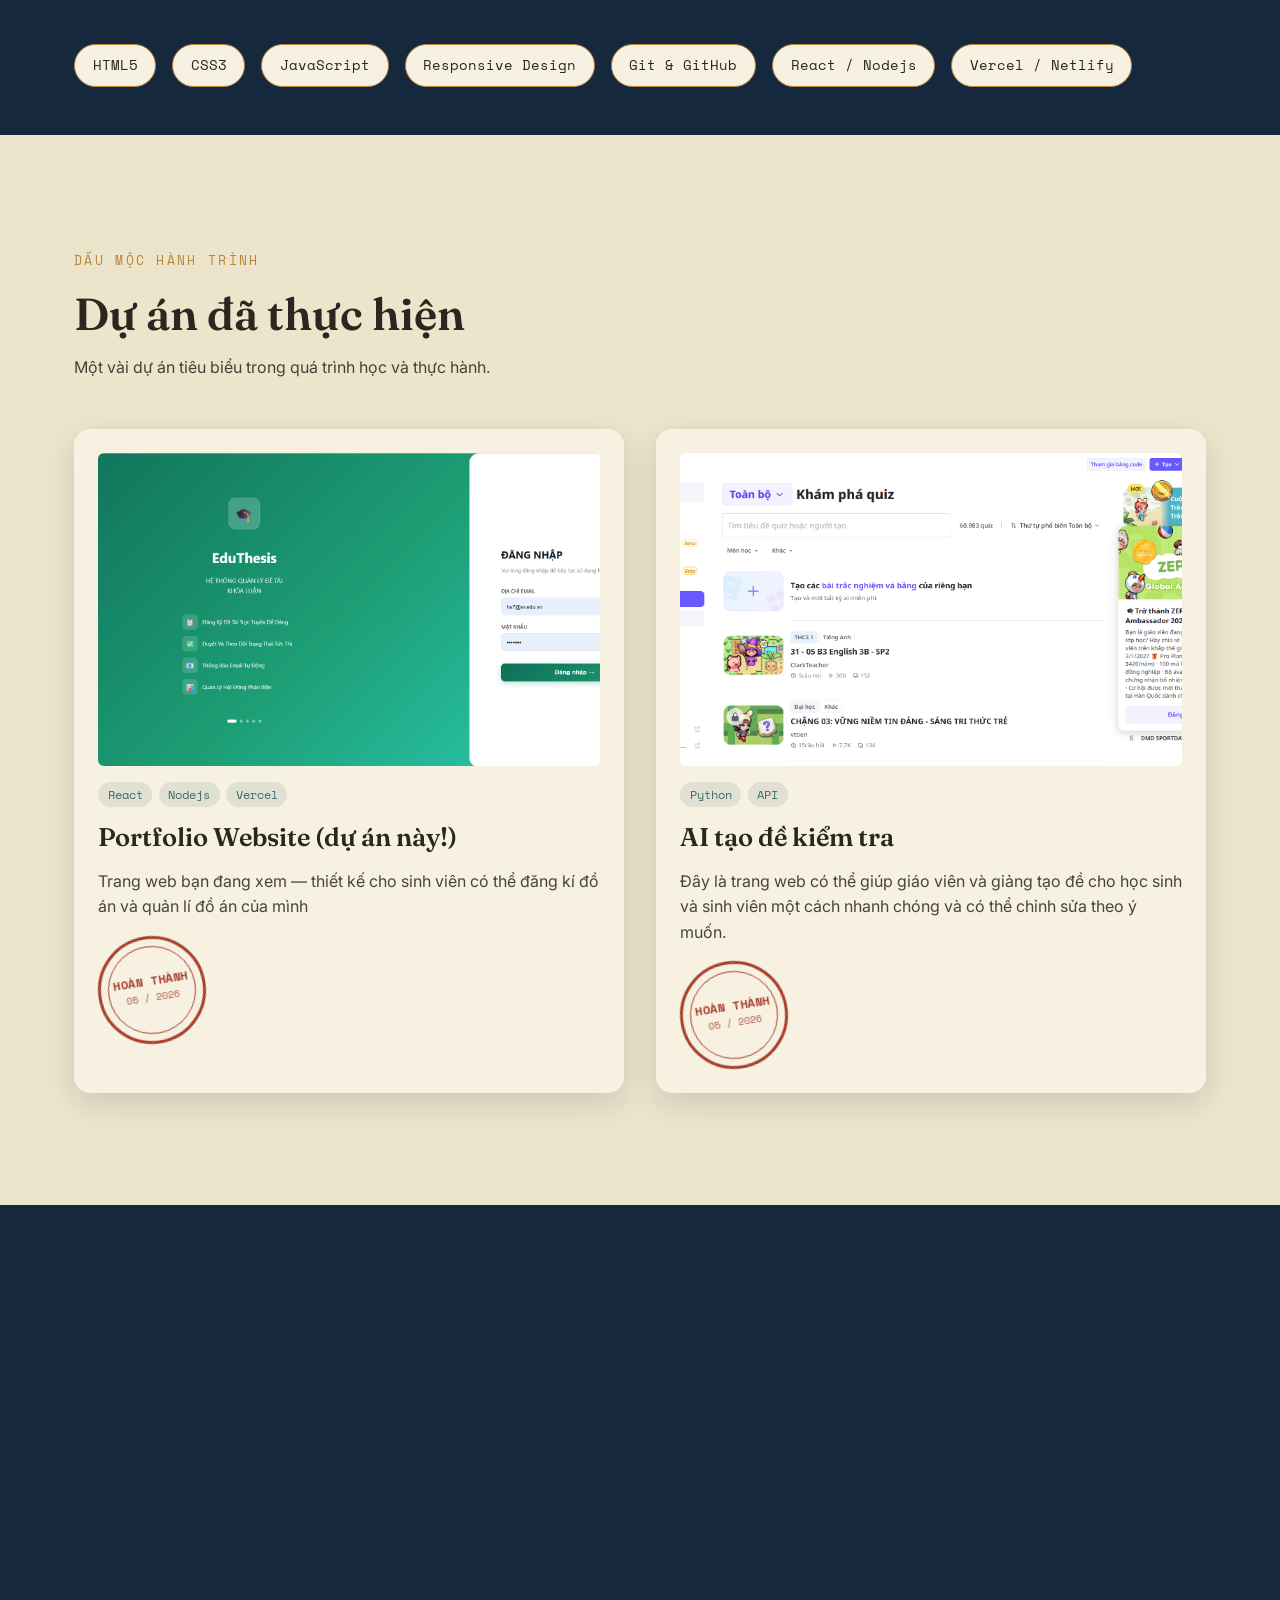
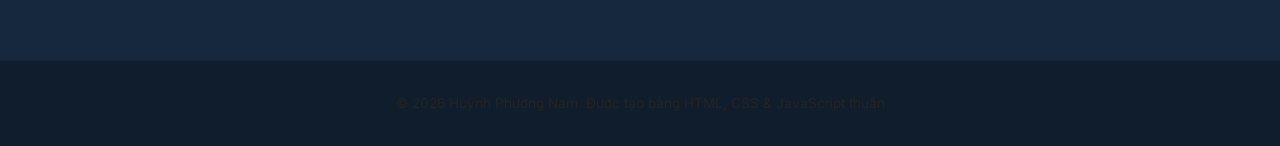
==== commit b3f57a65: "cap nhat trang mong uoc" ====
--- a/index.html
+++ b/index.html
@@ -29,7 +29,7 @@
       <ul class="nav__links">
         <li><a href="index.html" class="active">Trang chủ</a></li>
         <li><a href="travel-diary.html">Nhật ký du lịch</a></li>
-        <li><a href="bucket-list.html">Bucket List</a></li>
+        <li><a href="bucket-list.html">Mong ước</a></li>
         <li><a href="#contact">Liên hệ</a></li>
       </ul>
     </nav>
